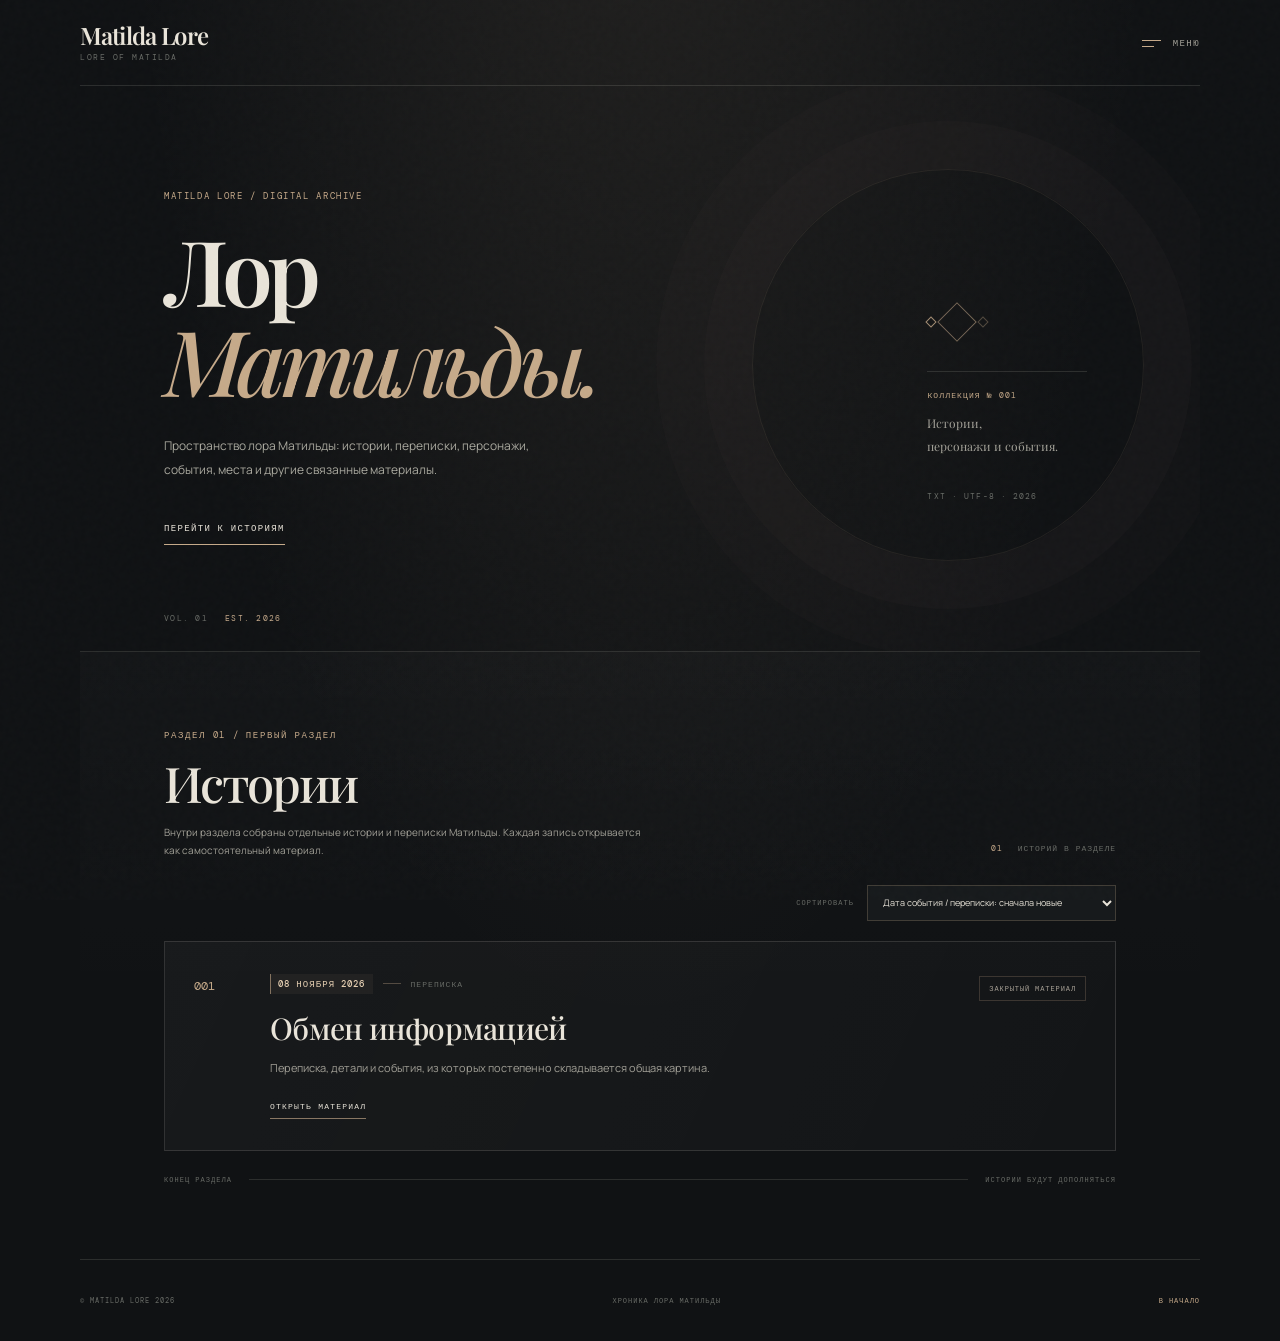
==== index.html @ 84445ca1 "Add files via upload" ====
<!doctype html>
<html lang="ru">
<head>
  <meta charset="utf-8">
  <meta name="viewport" content="width=device-width, initial-scale=1">
  <meta name="theme-color" content="#111315">
  <meta name="description" content="Matilda Lore — цифровая коллекция событий, персонажей, переписок и материалов о мире Матильды.">
  <title>Matilda Lore</title>
  <link rel="preconnect" href="https://fonts.googleapis.com">
  <link rel="preconnect" href="https://fonts.gstatic.com" crossorigin>
  <link href="https://fonts.googleapis.com/css2?family=DM+Mono:wght@400;500&family=Manrope:wght@400;500;600;700;800&family=Playfair+Display:wght@500;600;700&display=swap" rel="stylesheet">
  <link rel="stylesheet" href="style.css">
  <script src="story-format.js" defer></script>
  <script src="script.js" defer></script>
</head>
<body>
  <div class="noise-layer" aria-hidden="true"></div>
  <div class="site-shell" id="top">
    <header class="topbar">
      <a class="brand" href="#top" aria-label="Matilda Lore, главная" id="home-link">
        <span class="brand-name">Matilda Lore</span>
        <span class="brand-subtitle">LORE OF MATILDA</span>
      </a>

      <div class="menu-wrap">
        <button class="menu-toggle" id="menu-toggle" type="button" aria-expanded="false" aria-controls="site-menu">
          <span class="menu-lines" aria-hidden="true"><i></i><i></i></span>
          <span>МЕНЮ</span>
        </button>
        <nav class="site-menu" id="site-menu" aria-label="Главное меню" hidden>
          <p class="menu-heading">Лор Матильды</p>
          <p class="menu-caption">РАЗДЕЛЫ</p>
          <a class="menu-item active" href="#stories-section" id="stories-menu-link">Истории</a>
        </nav>
      </div>
    </header>

    <main>
      <section class="archive-view" id="archive-view">
        <section class="hero">
          <div class="hero-copy">
            <p class="eyebrow">MATILDA LORE / DIGITAL ARCHIVE</p>
            <h1>Лор<br><em>Матильды.</em></h1>
            <p class="hero-description">Пространство лора Матильды: истории, переписки, персонажи, события, места и другие связанные материалы.</p>
            <a class="hero-link" href="#stories-section">ПЕРЕЙТИ К ИСТОРИЯМ</a>
          </div>
          <div class="hero-aside" aria-label="Информация о коллекции">
            <div class="aside-ornament" aria-hidden="true"><span></span><span></span><span></span></div>
            <div class="aside-rule"></div>
            <p class="aside-label">КОЛЛЕКЦИЯ № 001</p>
            <p class="aside-note">Истории,<br>персонажи и события.</p>
            <p class="aside-coordinates">TXT · UTF-8 · 2026</p>
          </div>
          <div class="hero-index">VOL. 01 <span>EST. 2026</span></div>
        </section>

        <section class="archive-section" id="stories-section">
          <div class="section-heading">
            <div>
              <p class="eyebrow">РАЗДЕЛ 01 / ПЕРВЫЙ РАЗДЕЛ</p>
              <h2>Истории</h2>
              <p class="section-description">Внутри раздела собраны отдельные истории и переписки Матильды. Каждая запись открывается как самостоятельный материал.</p>
            </div>
            <p class="section-count"><span id="story-count">01</span> ИСТОРИЙ В РАЗДЕЛЕ</p>
          </div>

          <div class="collection-toolbar">
            <label for="sort-stories">СОРТИРОВАТЬ</label>
            <select id="sort-stories" class="sort-select">
              <option value="date-desc">Дата события / переписки: сначала новые</option>
              <option value="date-asc">Дата события / переписки: сначала старые</option>
              <option value="number-asc">Номер: сначала первые</option>
              <option value="number-desc">Номер: сначала последние</option>
            </select>
          </div>

          <div class="story-list" id="story-list">
            <button class="story-card" type="button" data-story="exchange-info-08-11-2026" data-title="Обмен информацией" data-date="2026-11-08" data-order="1">
              <span class="story-number">001</span>
              <span class="story-main">
                <span class="story-meta"><time datetime="2026-11-08">08 НОЯБРЯ 2026</time><span class="meta-divider"></span><span>ПЕРЕПИСКА</span></span>
                <span class="story-title">Обмен информацией</span>
                <span class="story-description">Переписка, детали и события, из которых постепенно складывается общая картина.</span>
                <span class="read-label">ОТКРЫТЬ МАТЕРИАЛ</span>
              </span>
              <span class="story-status">ЗАКРЫТЫЙ МАТЕРИАЛ</span>
            </button>
          </div>

          <div class="archive-footer">
            <span>КОНЕЦ РАЗДЕЛА</span>
            <span class="archive-footer-line"></span>
            <span>ИСТОРИИ БУДУТ ДОПОЛНЯТЬСЯ</span>
          </div>
        </section>
      </section>

      <section class="reader-view" id="reader-view" hidden>
        <div class="reader-toolbar">
          <button class="back-button" id="back-to-archive" type="button">К ИСТОРИЯМ</button>
          <span class="reader-access-label">ЗАЩИЩЁННЫЙ МАТЕРИАЛ</span>
        </div>
        <article class="reader-main">
          <header class="reader-heading">
            <p class="eyebrow">MATILDA LORE / БИБЛИОТЕКА ЛОРА</p>
            <h1 id="reader-title">Материал</h1>
            <div class="reader-heading-rule"></div>
          </header>
          <div class="story-content" id="story-content" aria-live="polite">
            <p class="loading-message">Загрузка материала...</p>
          </div>
          <footer class="reader-footer">
            <span class="reader-endmark" aria-hidden="true"></span>
            <p>КОНЕЦ МАТЕРИАЛА</p>
            <button class="back-button footer-back" id="footer-back-to-archive" type="button">ВЕРНУТЬСЯ К ИСТОРИЯМ</button>
          </footer>
        </article>
      </section>
    </main>

    <footer class="site-footer" id="site-footer">
      <span>© MATILDA LORE 2026</span>
      <span>ХРОНИКА ЛОРА МАТИЛЬДЫ</span>
      <a href="#top" id="top-link">В НАЧАЛО</a>
    </footer>
  </div>

  <dialog class="password-dialog" id="password-dialog" aria-labelledby="dialog-title">
    <form method="dialog" class="dialog-close-form">
      <button class="dialog-close" aria-label="Закрыть окно" value="cancel">×</button>
    </form>
    <p class="eyebrow dialog-eyebrow">MATILDA LORE / ENTRY 001</p>
    <h2 id="dialog-title">Этот материал<br><em>защищён.</em></h2>
    <p class="dialog-description">Введите пароль, чтобы открыть материал из коллекции Матильды.</p>
    <form id="password-form" class="password-form">
      <label for="password-input">ПАРОЛЬ ДОСТУПА</label>
      <input id="password-input" name="password" type="password" autocomplete="off" placeholder="Введите пароль" maxlength="64" required>
      <p class="password-error" id="password-error" role="alert" aria-live="polite"></p>
      <button class="dialog-submit" type="submit">ПРОВЕРИТЬ ПАРОЛЬ</button>
    </form>
    <p class="dialog-footnote">ДОСТУП К МАТЕРИАЛУ № 001</p>
  </dialog>
</body>
</html>
---- style.css ----
/* MATILDA LORE — спокойный редакционный стиль личного цифрового архива. */
:root {
  color-scheme: dark;
  --bg: #101214;
  --bg-deep: #0b0d0e;
  --panel: #171a1c;
  --panel-raised: #1d2123;
  --paper: #e9e4d9;
  --muted: #a19f96;
  --faint: #686b66;
  --line: rgba(233, 228, 217, .13);
  --accent: #c6aa8a;
  --accent-light: #e5cfb2;
  --green: #9cab94;
  --rose: #c99596;
  --blue: #8ea9c5;
  --violet: #ad9bc7;
  --amber: #c7a36e;
  --teal: #83aaa4;
  --serif: 'Playfair Display', Georgia, serif;
  --sans: 'Manrope', Arial, sans-serif;
  --mono: 'DM Mono', Consolas, monospace;
}

* { box-sizing: border-box; }
html { scroll-behavior: smooth; background: var(--bg); }
body {
  margin: 0;
  min-height: 100vh;
  background: var(--bg);
  color: var(--paper);
  font-family: var(--sans);
  background-image: radial-gradient(ellipse at 50% -28%, rgba(198,170,138,.11), transparent 58%);
}
button, input { font: inherit; }
button { color: inherit; }
a { color: inherit; text-decoration: none; }
[hidden] { display: none !important; }

.noise-layer {
  position: fixed;
  inset: 0;
  z-index: 20;
  pointer-events: none;
  opacity: .095;
  background-image: url("data:image/svg+xml,%3Csvg viewBox='0 0 180 180' xmlns='http://www.w3.org/2000/svg'%3E%3Cfilter id='n'%3E%3CfeTurbulence type='fractalNoise' baseFrequency='.85' numOctaves='3' stitchTiles='stitch'/%3E%3C/filter%3E%3Crect width='100%25' height='100%25' filter='url(%23n)' opacity='.2'/%3E%3C/svg%3E");
}
.site-shell { width: min(1120px, calc(100% - 72px)); margin: 0 auto; position: relative; }

/* Верхняя панель и меню */
.topbar {
  height: 86px;
  display: flex;
  align-items: center;
  justify-content: space-between;
  border-bottom: 1px solid var(--line);
  position: relative;
  z-index: 25;
}
.brand { display: inline-flex; flex-direction: column; gap: 5px; }
.brand-name { font: 600 24px/1 var(--serif); letter-spacing: -.035em; color: var(--paper); }
.brand-subtitle { color: var(--faint); font: 8px var(--mono); letter-spacing: .19em; }
.menu-wrap { position: relative; }
.menu-toggle {
  display: inline-flex;
  align-items: center;
  gap: 12px;
  padding: 12px 0 12px 14px;
  border: 0;
  background: transparent;
  color: var(--muted);
  cursor: pointer;
  font: 9px var(--mono);
  letter-spacing: .16em;
  transition: color .2s ease;
}
.menu-toggle:hover, .menu-toggle[aria-expanded="true"] { color: var(--paper); }
.menu-lines { width: 19px; display: grid; gap: 5px; }
.menu-lines i { display: block; height: 1px; background: var(--accent); transition: width .2s ease; }
.menu-lines i:last-child { width: 12px; }
.menu-toggle:hover .menu-lines i:last-child, .menu-toggle[aria-expanded="true"] .menu-lines i:last-child { width: 19px; }
.site-menu {
  position: absolute;
  right: 0;
  top: calc(100% + 12px);
  width: 260px;
  padding: 22px;
  border: 1px solid rgba(198,170,138,.26);
  background: rgba(22,25,27,.98);
  box-shadow: 0 22px 65px rgba(0,0,0,.48);
  animation: menu-in .18s ease both;
}
@keyframes menu-in { from { opacity: 0; transform: translateY(-5px); } to { opacity: 1; transform: translateY(0); } }
.menu-heading { color: var(--paper); font: 500 22px var(--serif); margin: 0 0 18px; }
.menu-caption { margin: 0 0 9px; color: var(--faint); font: 7px var(--mono); letter-spacing: .16em; }
.menu-item { display: block; padding: 13px 0 10px; border-top: 1px solid var(--line); color: var(--accent-light); font-size: 11px; transition: color .2s ease, padding-left .2s ease; }
.menu-item:hover { color: var(--paper); padding-left: 5px; }
.menu-item.active::before { content: ''; display: inline-block; width: 5px; height: 5px; margin: 0 10px 1px 0; background: var(--accent); border-radius: 50%; }

/* Первый экран */
.hero {
  min-height: 565px;
  padding: 104px 7.5% 74px;
  display: flex;
  justify-content: space-between;
  position: relative;
  overflow: hidden;
}
.hero::after {
  content: '';
  position: absolute;
  width: 390px;
  height: 390px;
  right: 5%;
  top: 83px;
  border: 1px solid rgba(198,170,138,.1);
  border-radius: 50%;
  box-shadow: 0 0 0 48px rgba(198,170,138,.018), 0 0 0 96px rgba(198,170,138,.012);
  pointer-events: none;
}
.hero-copy { max-width: 650px; position: relative; z-index: 1; }
.eyebrow { margin: 0 0 23px; color: var(--accent); font: 9px var(--mono); letter-spacing: .18em; }
.hero h1 { margin: 0; font: 600 clamp(58px, 7.4vw, 91px)/.99 var(--serif); letter-spacing: -.06em; }
.hero h1 em, .section-heading h2 em, .password-dialog h2 em { color: var(--accent); font-weight: 500; }
.hero-description { max-width: 390px; margin: 29px 0 32px; color: #aaa99f; font-size: 12px; line-height: 2; }
.hero-link {
  display: inline-flex;
  padding: 0 0 10px;
  border: 0;
  border-bottom: 1px solid var(--accent);
  color: var(--paper);
  font: 9px var(--mono);
  letter-spacing: .15em;
  transition: color .2s ease, padding .2s ease;
}
.hero-link:hover { color: var(--accent-light); padding-left: 5px; }
.hero-aside { width: 160px; align-self: center; margin: 35px 3% 0 0; position: relative; z-index: 1; }
.aside-ornament { height: 58px; display: flex; align-items: center; gap: 8px; }
.aside-ornament span { display: block; width: 8px; height: 8px; border: 1px solid var(--accent); transform: rotate(45deg); opacity: .8; }
.aside-ornament span:nth-child(2) { width: 28px; height: 28px; opacity: .55; }
.aside-ornament span:nth-child(3) { opacity: .35; }
.aside-rule { width: 100%; height: 1px; background: var(--line); margin: 20px 0 18px; }
.aside-label, .aside-coordinates { color: var(--accent); font: 8px var(--mono); letter-spacing: .14em; }
.aside-note { color: var(--muted); font: 12px/1.9 var(--serif); }
.aside-coordinates { color: var(--faint); margin-top: 34px; font-size: 8px; }
.hero-index { position: absolute; bottom: 28px; left: 7.5%; display: flex; gap: 17px; color: var(--faint); font: 8px var(--mono); letter-spacing: .16em; }
.hero-index span { color: var(--accent); }

/* Каталог материалов */
.archive-section {
  padding: 77px 7.5% 75px;
  border-top: 1px solid var(--line);
  background: linear-gradient(180deg, rgba(255,255,255,.014), transparent 60%);
}
.section-heading { display: flex; justify-content: space-between; align-items: end; margin-bottom: 38px; }
.section-heading .eyebrow { margin-bottom: 15px; }
.section-description { max-width: 490px; margin: 13px 0 0; color: var(--muted); font-size: 10px; line-height: 1.85; }
.section-heading h2 { margin: 0; font: 500 clamp(36px, 4vw, 49px)/1.1 var(--serif); letter-spacing: -.045em; }
.section-count { margin: 0 0 7px; color: var(--faint); font: 8px var(--mono); letter-spacing: .12em; }
.section-count span { color: var(--accent); margin-right: 9px; }
.story-card {
  width: 100%;
  display: grid;
  grid-template-columns: 52px minmax(0,1fr) auto;
  align-items: start;
  gap: 24px;
  padding: 32px 29px 31px;
  text-align: left;
  border: 1px solid rgba(233,228,217,.14);
  background: linear-gradient(115deg, rgba(255,255,255,.035), rgba(255,255,255,.012));
  cursor: pointer;
  transition: border-color .22s ease, transform .22s ease, background .22s ease;
}
.story-card:hover, .story-card:focus-visible {
  border-color: rgba(198,170,138,.53);
  transform: translateY(-2px);
  background: linear-gradient(115deg, rgba(198,170,138,.065), rgba(255,255,255,.012));
  outline: none;
}
.story-card:disabled { opacity: .55; cursor: wait; transform: none; }
.story-number { color: var(--accent); font: 12px var(--mono); padding-top: 4px; }
.story-main { min-width: 0; display: flex; flex-direction: column; align-items: flex-start; }
.story-meta { display: flex; align-items: center; gap: 10px; color: var(--faint); font: 8px var(--mono); letter-spacing: .13em; margin-bottom: 15px; }
.meta-divider { width: 18px; height: 1px; background: var(--accent); opacity: .65; }
.story-title { font: 500 clamp(22px, 2.7vw, 30px)/1.3 var(--serif); letter-spacing: -.025em; margin-bottom: 10px; }
.story-description { max-width: 620px; color: var(--muted); font-size: 11px; line-height: 1.9; margin-bottom: 22px; }
.read-label { display: inline-block; padding-bottom: 7px; border-bottom: 1px solid rgba(198,170,138,.65); color: var(--paper); font: 8px var(--mono); letter-spacing: .15em; transition: color .2s ease; }
.story-card:hover .read-label { color: var(--accent-light); }
.story-status { margin-top: 2px; padding: 7px 9px; color: #a8a196; border: 1px solid rgba(198,170,138,.22); font: 7px var(--mono); letter-spacing: .13em; white-space: nowrap; }
.archive-footer { display: flex; align-items: center; gap: 17px; margin-top: 24px; color: var(--faint); font: 7px var(--mono); letter-spacing: .15em; }
.archive-footer-line { height: 1px; flex: 1; background: var(--line); }

.site-footer { min-height: 82px; display: flex; align-items: center; justify-content: space-between; color: var(--faint); font: 7px var(--mono); letter-spacing: .14em; border-top: 1px solid var(--line); }
.site-footer a { color: var(--accent); transition: color .2s ease; }
.site-footer a:hover { color: var(--accent-light); }

/* Защита доступа к материалам */
.password-dialog {
  width: min(440px, calc(100% - 32px));
  max-width: 440px;
  padding: 43px 45px 29px;
  position: fixed;
  inset: 0;
  margin: auto;
  border: 1px solid rgba(198,170,138,.34);
  background: #171a1c;
  color: var(--paper);
  box-shadow: 0 30px 100px rgba(0,0,0,.68);
}
.password-dialog::backdrop { background: rgba(4,5,6,.8); backdrop-filter: blur(8px); }
.dialog-close-form { position: absolute; top: 12px; right: 15px; }
.dialog-close { width: 28px; height: 28px; padding: 0; border: 0; background: none; color: var(--muted); font: 300 25px/1 var(--sans); cursor: pointer; transition: color .2s ease, transform .2s ease; }
.dialog-close:hover { color: var(--paper); transform: rotate(90deg); }
.dialog-eyebrow { margin-bottom: 17px; font-size: 8px; }
.password-dialog h2 { margin: 0 0 15px; font: 500 38px/1.12 var(--serif); letter-spacing: -.045em; }
.dialog-description { color: var(--muted); font-size: 11px; line-height: 1.85; margin-bottom: 27px; }
.password-form label { display: block; margin-bottom: 10px; color: var(--accent); font: 8px var(--mono); letter-spacing: .15em; }
.password-form input { display: block; width: 100%; height: 47px; padding: 0 14px; border: 1px solid var(--line); outline: none; background: #101214; color: var(--paper); font: 12px var(--mono); letter-spacing: .08em; }
.password-form input:focus { border-color: var(--accent); }
.password-form input::placeholder { color: #686b66; font: 10px var(--mono); letter-spacing: .02em; }
.password-error { min-height: 18px; margin: 8px 0 10px; color: #d49a91; font-size: 10px; line-height: 1.6; }
.dialog-submit { width: 100%; min-height: 47px; padding: 0 14px; border: 1px solid var(--accent); background: var(--accent); color: #191817; cursor: pointer; font: 8px var(--mono); letter-spacing: .15em; transition: background .2s ease, border-color .2s ease; }
.dialog-submit:hover { background: var(--accent-light); border-color: var(--accent-light); }
.dialog-submit:disabled { opacity: .6; cursor: wait; }
.dialog-footnote { margin: 23px 0 0; color: var(--faint); text-align: center; font: 7px var(--mono); letter-spacing: .14em; }

/* Чтение внутри той же страницы */
.reader-view { min-height: calc(100vh - 168px); }
.reader-toolbar { min-height: 67px; display: flex; align-items: center; justify-content: space-between; border-bottom: 1px solid var(--line); }
.back-button { border: 0; border-bottom: 1px solid rgba(198,170,138,.55); padding: 0 0 7px; background: transparent; color: var(--accent-light); cursor: pointer; font: 8px var(--mono); letter-spacing: .14em; transition: color .2s ease, border-color .2s ease; }
.back-button:hover { color: var(--paper); border-color: var(--paper); }
.reader-access-label { color: var(--faint); font: 7px var(--mono); letter-spacing: .14em; }
.reader-main { width: min(790px, 100%); margin: 0 auto; padding: 48px 25px 74px; }
.reader-heading { padding: 0 0 29px; }
.reader-heading .eyebrow { margin-bottom: 14px; font-size: 8px; }
.reader-heading h1 { margin: 0; overflow-wrap: anywhere; font: 500 clamp(35px, 5.4vw, 54px)/1.12 var(--serif); letter-spacing: -.045em; }
.reader-heading-rule { width: 100%; height: 1px; margin-top: 27px; background: linear-gradient(90deg, var(--accent), var(--line) 68%, transparent); }
.story-content { color: #c9c5bb; font: 14px/2.02 var(--serif); overflow-wrap: anywhere; }
.story-content p { margin: 0 0 19px; }
.story-content > p:first-child.story-date { margin-top: 0; }
.story-content h2 { margin: 46px 0 18px; color: var(--paper); font: 500 27px/1.35 var(--serif); letter-spacing: -.025em; }
.story-content h3 { margin: 35px 0 13px; color: var(--accent-light); font: 500 20px/1.35 var(--serif); }
.story-content h4 { margin: 27px 0 10px; color: var(--paper); font: 600 13px var(--sans); letter-spacing: .02em; }
.story-content strong { color: var(--paper); font-weight: 800; }
.story-content em { color: #e0d2bf; }
.story-content u { text-decoration-color: var(--accent); text-underline-offset: 3px; }
.story-content mark { padding: 1px 5px; background: rgba(198,170,138,.9); color: #171615; }
.story-content del { color: #8c8b84; }
.story-content a { color: var(--accent-light); text-decoration: underline; text-decoration-color: rgba(198,170,138,.45); text-underline-offset: 3px; }
.story-content code { padding: 2px 6px; border: 1px solid rgba(233,228,217,.1); background: rgba(255,255,255,.045); color: var(--accent-light); font: .85em var(--mono); }
.story-content blockquote { margin: 25px 0; padding: 5px 0 5px 21px; border-left: 2px solid var(--accent); color: #b9ad9d; font-style: italic; }
.story-content ul, .story-content ol { margin: 0 0 24px; padding-left: 23px; }
.story-content li { margin: 7px 0; padding-left: 5px; }
.story-content li::marker { color: var(--accent); }
.story-content .check-item { display: flex; align-items: baseline; gap: 9px; list-style: none; margin-left: -22px; }
.story-content .check-item input { accent-color: var(--accent); }
.story-content .story-date { margin: 0 0 24px; color: var(--accent); font: 8px var(--mono); letter-spacing: .16em; }
.story-content .story-time { margin: -15px 0 22px; color: var(--faint); font: 8px var(--mono); letter-spacing: .1em; }
.story-content .story-place { display: flex; align-items: baseline; gap: 12px; margin: 0 0 20px; color: #c7c0b3; font-size: 11px; }
.story-content .story-place span { color: var(--faint); font: 7px var(--mono); letter-spacing: .14em; }
.story-content .story-tags { display: flex; flex-wrap: wrap; gap: 7px; margin: 0 0 24px; }
.story-content .story-tags span { padding: 4px 8px; border: 1px solid var(--line); color: var(--muted); font: 7px var(--mono); letter-spacing: .08em; }
.story-content .story-status-line { display: inline-block; padding: 5px 9px; border: 1px solid rgba(156,171,148,.28); color: var(--green); font: 7px var(--mono); letter-spacing: .13em; }
.story-divider { height: 1px; margin: 36px 0; border: 0; background: var(--line); }

/* Чатовые сообщения с отдельным цветом собеседников */
.chat-thread { display: flex; flex-direction: column; gap: 11px; margin: 24px 0 28px; font-family: var(--sans); }
.chat-row { display: flex; width: 100%; }
.chat-left { justify-content: flex-start; }
.chat-right { justify-content: flex-end; }
.chat-center { justify-content: center; }
.chat-message { width: fit-content; max-width: min(78%, 545px); padding: 11px 14px 12px; border: 1px solid rgba(233,228,217,.09); border-radius: 3px 13px 13px 13px; background: rgba(255,255,255,.045); }
.chat-right .chat-message { border-radius: 13px 3px 13px 13px; background: rgba(198,170,138,.095); }
.chat-center .chat-message { max-width: 90%; text-align: center; border-radius: 4px; background: rgba(156,171,148,.055); border-style: dashed; }
.chat-message-top { display: flex; align-items: baseline; gap: 12px; margin-bottom: 5px; }
.chat-speaker { color: var(--tone, var(--accent)); font: 700 8px var(--mono); letter-spacing: .07em; }
.chat-time { color: var(--faint); font: 7px var(--mono); }
.chat-message p { margin: 0; color: var(--paper); font: 12px/1.8 var(--sans); white-space: pre-wrap; }
.tone-sand { --tone: var(--accent-light); }
.tone-rose { --tone: var(--rose); }
.tone-blue { --tone: var(--blue); }
.tone-green { --tone: var(--green); }
.tone-violet { --tone: var(--violet); }
.tone-amber { --tone: var(--amber); }
.tone-teal { --tone: var(--teal); }
.tone-silver { --tone: #c2c5c5; }
.tone-rose .chat-message { border-color: rgba(201,149,150,.17); }
.tone-blue .chat-message { border-color: rgba(142,169,197,.17); }
.tone-green .chat-message { border-color: rgba(156,171,148,.17); }
.tone-violet .chat-message { border-color: rgba(173,155,199,.17); }
.tone-amber .chat-message { border-color: rgba(199,163,110,.17); }
.tone-teal .chat-message { border-color: rgba(131,170,164,.17); }

/* Блоки разных типов */
.callout { margin: 25px 0; padding: 17px 20px; border: 1px solid rgba(198,170,138,.2); background: rgba(198,170,138,.055); }
.callout > span, .thought-block > span { display: block; margin-bottom: 8px; color: var(--accent); font: 7px var(--mono); letter-spacing: .16em; }
.callout > div { color: #c9c0b2; font: italic 11px/1.9 var(--sans); }
.callout > div p:last-child { margin-bottom: 0; }
.callout-context { border-color: rgba(142,169,197,.2); background: rgba(142,169,197,.05); }
.callout-context > span { color: var(--blue); }
.callout-memory { border-color: rgba(201,149,150,.2); background: rgba(201,149,150,.05); }
.callout-memory > span { color: var(--rose); }
.callout-fact { border-color: rgba(156,171,148,.25); background: rgba(156,171,148,.06); }
.callout-fact > span { color: var(--green); }
.callout-warning { border-color: rgba(199,163,110,.25); background: rgba(199,163,110,.06); }
.callout-warning > span { color: var(--amber); }
.callout-source { border-color: rgba(131,170,164,.22); background: rgba(131,170,164,.05); }
.callout-source > span { color: var(--teal); }
.thought-block { margin: 24px 0; padding: 3px 0 3px 18px; border-left: 1px solid var(--violet); }
.thought-block > span { color: var(--violet); }
.thought-block p { color: #c5b9d4; font: italic 13px/1.9 var(--serif); margin: 0; }
.letter-block, .document-block { margin: 27px 0; padding: 25px 28px; border: 1px solid rgba(233,228,217,.13); background: linear-gradient(140deg, rgba(255,255,255,.045), rgba(255,255,255,.015)); color: #d6d0c4; font: 12px/2 var(--serif); white-space: normal; }
.letter-block { border-left: 2px solid var(--accent); font-style: italic; }
.document-block { font-family: var(--mono); font-size: 10px; line-height: 1.9; }
.poem-block { margin: 27px auto; max-width: 470px; color: #d9cdbd; font: italic 14px/2.1 var(--serif); text-align: center; white-space: normal; }
.spoiler { padding: 0 4px; border-radius: 2px; background: #77756f; color: transparent; cursor: pointer; user-select: none; transition: color .2s ease, background .2s ease; }
.spoiler.revealed { color: var(--paper); background: rgba(198,170,138,.17); user-select: text; }
.spoiler-block { margin: 22px 0; padding: 13px 16px; border: 1px solid var(--line); background: rgba(255,255,255,.025); }
.spoiler-block summary { color: var(--accent-light); cursor: pointer; font: 10px var(--mono); letter-spacing: .06em; }
.spoiler-block > div { padding-top: 13px; color: var(--muted); font-size: 12px; }
.redacted-line { display: flex; align-items: center; gap: 11px; color: var(--faint); font: 9px var(--mono); }
.redacted-bar { display: inline-block; width: 57px; height: 8px; background: #77756f; }
.story-timeline { margin: 27px 0; padding-left: 20px; border-left: 1px solid rgba(198,170,138,.35); }
.timeline-item { position: relative; padding: 0 0 19px 13px; }
.timeline-item::before { content: ''; position: absolute; top: 5px; left: -24px; width: 7px; height: 7px; border-radius: 50%; border: 1px solid var(--accent); background: var(--bg); }
.timeline-item time { display: block; margin-bottom: 4px; color: var(--accent); font: 8px var(--mono); letter-spacing: .08em; }
.timeline-item p { margin: 0; color: #c9c5bb; font: 11px/1.8 var(--sans); }
.table-wrap { margin: 23px 0; overflow-x: auto; }
.story-content table { width: 100%; border-collapse: collapse; font: 10px/1.7 var(--sans); }
.story-content th, .story-content td { padding: 10px 12px; border: 1px solid var(--line); text-align: left; }
.story-content th { color: var(--accent-light); background: rgba(198,170,138,.07); font-weight: 600; }
.story-content td { color: var(--muted); }
.code-block, .terminal-block { margin: 23px 0; padding: 17px 19px; overflow-x: auto; border: 1px solid var(--line); background: #0b0d0e; color: #c9c5bb; font: 10px/1.8 var(--mono); white-space: pre; }
.code-block code, .terminal-block code { padding: 0; border: 0; background: none; color: inherit; }
.terminal-block { border-color: rgba(156,171,148,.22); color: #a8c29f; }
.attachment-card { display: flex; align-items: center; gap: 13px; margin: 19px 0; padding: 13px 15px; border: 1px solid var(--line); background: rgba(255,255,255,.025); text-decoration: none !important; }
.attachment-type { padding: 6px 8px; background: rgba(198,170,138,.12); color: var(--accent); font: 7px var(--mono); letter-spacing: .1em; }
.attachment-card > span:last-child { font: 11px var(--sans); }
.story-image { margin: 28px 0; }
.story-image img { display: block; max-width: 100%; max-height: 620px; margin: 0 auto; border: 1px solid var(--line); object-fit: contain; }
.story-image figcaption { margin-top: 9px; color: var(--faint); text-align: center; font: 8px var(--mono); }
.media-card { margin: 22px 0; padding: 15px; border: 1px solid var(--line); background: rgba(255,255,255,.025); }
.media-card > span { display: block; margin-bottom: 11px; color: var(--accent); font: 7px var(--mono); letter-spacing: .14em; }
.media-card audio, .media-card video { display: block; width: 100%; max-width: 100%; }
.loading-message { color: var(--muted); font: 11px var(--mono); line-height: 1.8; }

.reader-footer { margin-top: 62px; padding-top: 22px; border-top: 1px solid var(--line); display: flex; flex-direction: column; align-items: center; gap: 17px; }
.reader-endmark { display: block; width: 6px; height: 6px; border: 1px solid var(--accent); transform: rotate(45deg); }
.reader-footer > p { margin: 0; color: var(--faint); font: 7px var(--mono); letter-spacing: .18em; }
.footer-back { margin-top: 5px; }

@media (max-width: 720px) {
  .site-shell { width: min(100% - 36px, 560px); }
  .topbar { height: 73px; }
  .brand-name { font-size: 21px; }
  .brand-subtitle { font-size: 7px; }
  .hero { min-height: 520px; padding: 79px 4% 72px; }
  .hero h1 { font-size: clamp(55px, 12.5vw, 78px); }
  .hero-description { max-width: 310px; }
  .hero-aside { position: absolute; right: 3%; bottom: 58px; width: 116px; margin: 0; opacity: .72; transform: scale(.84); transform-origin: right bottom; }
  .hero::after { width: 310px; height: 310px; right: -190px; top: 112px; }
  .hero-index { left: 4%; }
  .archive-section { padding: 59px 4% 55px; }
  .section-heading { align-items: flex-start; flex-direction: column; gap: 15px; }
  .section-count { margin: 0; }
  .story-card { grid-template-columns: 31px minmax(0,1fr); gap: 13px; padding: 24px 17px; }
  .story-number { font-size: 10px; }
  .story-status { grid-column: 2; justify-self: start; margin-top: -1px; }
  .story-meta { flex-wrap: wrap; font-size: 7px; }
  .story-description { font-size: 10px; }
  .archive-footer { gap: 10px; font-size: 6px; }
  .site-footer { min-height: 73px; font-size: 6px; gap: 12px; }
  .password-dialog { padding: 41px 27px 25px; }
  .reader-toolbar { min-height: 58px; }
  .reader-main { padding: 37px 3px 58px; }
  .reader-heading { padding-bottom: 24px; }
  .reader-heading h1 { font-size: clamp(34px, 9vw, 48px); }
  .story-content { font-size: 13px; line-height: 1.9; }
  .story-content h2 { font-size: 24px; }
  .story-content h3 { font-size: 18px; }
  .chat-message { width: 100%; max-width: none; padding-top: 8px; padding-bottom: 9px; }
  .chat-message p { font-size: 10.5px; }
  .letter-block, .document-block { padding: 19px 18px; }
  .reader-access-label { font-size: 6px; }
}

@media (max-width: 390px) {
  .site-shell { width: calc(100% - 28px); }
  .hero-aside { opacity: .48; right: 0; }
  .hero-index { font-size: 7px; }
  .story-card { padding: 21px 13px; }
  .story-meta { letter-spacing: .08em; }
  .site-footer span:nth-child(2) { display: none; }
}

@media (prefers-reduced-motion: reduce) {
  *, *::before, *::after { scroll-behavior: auto !important; transition-duration: .01ms !important; animation-duration: .01ms !important; }
}

/* Дополнительные авторские и редакционные блоки */
.callout-summary { border-color: rgba(156,171,148,.28); background: rgba(156,171,148,.07); }
.callout-summary > span { color: var(--green); }
.callout-decision { border-color: rgba(198,170,138,.35); background: rgba(198,170,138,.09); }
.callout-decision > span { color: var(--accent-light); }
.callout-question { border-color: rgba(173,155,199,.25); background: rgba(173,155,199,.06); }
.callout-question > span { color: var(--violet); }
.quote-card { margin: 25px 0; padding: 19px 22px; border: 1px solid rgba(198,170,138,.18); border-left: 2px solid var(--accent); background: rgba(198,170,138,.045); color: #d4c7b7; font: italic 13px/1.9 var(--serif); }
.center-block { margin: 23px auto; max-width: 590px; color: var(--accent-light); text-align: center; font: 500 15px/1.9 var(--serif); }
.transcript-block { margin: 23px 0; padding: 18px 20px; border-left: 2px solid var(--teal); background: rgba(131,170,164,.055); color: #c7d5d1; font: 11px/1.95 var(--mono); white-space: pre-wrap; }
.report-block { margin: 26px 0; padding: 22px 24px; border: 1px solid rgba(142,169,197,.21); background: rgba(142,169,197,.045); color: #c7d0da; font: 11px/1.95 var(--sans); }
.signature-block { margin: 25px 0; padding-top: 15px; border-top: 1px solid var(--line); color: var(--muted); text-align: right; font: italic 12px/1.8 var(--serif); }
.caption-block { margin: 14px 0 22px; color: var(--faint); text-align: center; font: 8px/1.8 var(--mono); letter-spacing: .06em; }
.meta-line { display: flex; align-items: baseline; gap: 16px; justify-content: space-between; margin: 12px 0; padding: 9px 0; border-bottom: 1px solid var(--line); }
.meta-line span { color: var(--faint); font: 7px var(--mono); letter-spacing: .12em; text-transform: uppercase; }
.meta-line strong { color: var(--paper); text-align: right; font: 10px var(--sans); }

/* Matilda Lore 3.0 — каталог лора, расширенные материалы и компактная переписка. */
.collection-toolbar {
  display: flex;
  align-items: center;
  justify-content: flex-end;
  gap: 13px;
  margin: -13px 0 20px;
}
.collection-toolbar label {
  color: var(--faint);
  font: 7px var(--mono);
  letter-spacing: .15em;
}
.sort-select {
  min-width: 245px;
  max-width: 100%;
  min-height: 36px;
  padding: 0 32px 0 11px;
  border: 1px solid rgba(198,170,138,.24);
  border-radius: 0;
  background: #171a1c;
  color: var(--paper);
  font: 9px var(--sans);
  cursor: pointer;
}
.sort-select:focus-visible { outline: 1px solid var(--accent); outline-offset: 3px; }
.sort-select option { background: #171a1c; color: var(--paper); }
.story-list { display: flex; flex-direction: column; gap: 12px; }
.story-meta time {
  padding: 4px 7px;
  border-left: 1px solid rgba(198,170,138,.6);
  background: rgba(198,170,138,.065);
  color: var(--accent-light);
  font-size: 9px;
  font-weight: 500;
  letter-spacing: .12em;
}
.story-meta .meta-divider { opacity: .35; }

/* Дата в самой записи выделена типографикой и отдельной строкой метаданных. */
.story-content .story-date {
  display: flex;
  flex-wrap: wrap;
  align-items: center;
  gap: 11px;
  width: fit-content;
  max-width: 100%;
  margin: 0 0 13px;
  padding: 8px 11px;
  border-top: 1px solid rgba(198,170,138,.42);
  border-bottom: 1px solid rgba(198,170,138,.2);
  background: linear-gradient(90deg, rgba(198,170,138,.075), transparent);
}
.story-content .story-date span {
  color: var(--faint);
  font: 7px var(--mono);
  letter-spacing: .14em;
}
.story-content .story-date time {
  color: var(--accent-light);
  font: 500 10px var(--mono);
  letter-spacing: .08em;
}
.story-content .story-time { margin: 0 0 18px; font-size: 8px; }

/* Чат: компактный по высоте, но на всю ширину основного содержимого. */
.chat-thread {
  display: flex;
  width: 100%;
  flex-direction: column;
  gap: 7px;
  margin: 17px 0 23px;
  font-family: var(--sans);
}
.chat-row { position: relative; display: block; width: 100%; }
.chat-left, .chat-right, .chat-center { padding: 0; }
.chat-avatar {
  position: absolute;
  z-index: 1;
  top: 10px;
  left: 11px;
  display: grid;
  place-items: center;
  width: 22px;
  height: 22px;
  border: 1px solid color-mix(in srgb, var(--tone) 44%, transparent);
  border-radius: 6px 6px 2px 6px;
  background: color-mix(in srgb, var(--tone) 10%, #171a1c);
  color: var(--tone);
  font: 600 9px var(--serif);
}
.chat-right .chat-avatar { right: 11px; left: auto; border-radius: 6px 6px 6px 2px; }
.chat-message {
  width: 100%;
  max-width: none;
  min-width: 0;
  padding: 8px 12px 9px 43px;
  border: 1px solid rgba(233,228,217,.1);
  border-radius: 2px 9px 9px 9px;
  background: rgba(255,255,255,.035);
  box-shadow: 0 3px 12px rgba(0,0,0,.08);
}
.chat-right .chat-message { padding: 8px 43px 9px 12px; border-radius: 9px 2px 9px 9px; text-align: right; }
.chat-right .chat-message-top { justify-content: flex-end; flex-direction: row-reverse; }
.chat-right .chat-message p { text-align: right; }
.chat-center .chat-message {
  padding: 7px 13px;
  border-radius: 2px;
  text-align: center;
  background: rgba(156,171,148,.035);
  border-style: dashed;
}
.chat-message-top { display: flex; align-items: baseline; gap: 9px; margin-bottom: 2px; }
.chat-speaker { font-size: 7px; letter-spacing: .09em; text-transform: uppercase; }
.chat-time { font-size: 6px; }
.chat-message p { margin: 0; font-size: 10.5px; line-height: 1.58; }
.chat-style-soft .chat-message { border-radius: 11px; }
.chat-style-soft .chat-avatar { border-radius: 50%; }
.chat-style-outline .chat-message { background: transparent; border-width: 1px; }
.chat-style-note .chat-message { border-left: 2px solid var(--tone); border-radius: 2px 7px 7px 2px; background: rgba(255,255,255,.025); }
.chat-style-note .chat-avatar { border-radius: 2px; }
.chat-style-square .chat-message { border-radius: 3px; }
.chat-center .chat-avatar { display: none; }

/* Стиль оформления смысловых блоков. Форма и композиция отличаются не только цветом. */
.accent-text { color: var(--accent-light); font-weight: 700; text-decoration: underline; text-decoration-style: dotted; text-decoration-color: rgba(198,170,138,.6); text-underline-offset: 4px; }
.uncertain-text { color: #c5b9d4; text-decoration: underline wavy rgba(173,155,199,.65); text-underline-offset: 3px; }
.callout-matilda {
  position: relative;
  padding: 15px 19px 16px 21px;
  border: 0;
  border-left: 2px solid var(--accent);
  background: linear-gradient(90deg, rgba(198,170,138,.095), rgba(198,170,138,.018));
}
.callout-matilda > span { color: var(--accent-light); }
.callout-matilda::after {
  content: 'МАТИЛЬДА';
  position: absolute;
  top: 14px;
  right: 13px;
  color: rgba(198,170,138,.22);
  font: 6px var(--mono);
  letter-spacing: .13em;
}
.scene-block, .profile-block, .location-block, .relationship-block, .evidence-block {
  position: relative;
  margin: 26px 0;
  padding: 20px 22px;
  border: 1px solid var(--line);
  background: rgba(255,255,255,.022);
}
.scene-block { border-top: 2px solid rgba(198,170,138,.65); background: linear-gradient(160deg, rgba(198,170,138,.055), transparent 72%); }
.profile-block { border-left: 3px double rgba(173,155,199,.55); background: linear-gradient(110deg, rgba(173,155,199,.06), transparent 72%); }
.location-block { border-right: 2px solid rgba(131,170,164,.5); background: rgba(131,170,164,.035); }
.relationship-block { border-radius: 14px 2px 14px 2px; background: rgba(201,149,150,.045); }
.evidence-block { border-style: dashed; border-color: rgba(199,163,110,.35); background: rgba(199,163,110,.035); }
.scene-block h3, .profile-block h3, .location-block h3, .relationship-block h3, .evidence-block h3 {
  margin: 7px 0 12px;
  color: var(--paper);
  font: 500 20px/1.3 var(--serif);
}
.scene-block > div, .profile-block > div, .location-block > div, .relationship-block > div, .evidence-block > div {
  color: #c9c3b8;
  font: 11px/1.85 var(--sans);
}
.scene-block > div p:last-child, .profile-block > div p:last-child, .location-block > div p:last-child,
.relationship-block > div p:last-child, .evidence-block > div p:last-child { margin-bottom: 0; }
.editorial-kicker { display: block; color: var(--faint); font: 7px var(--mono); letter-spacing: .16em; }
.sidebar-block {
  width: min(78%, 430px);
  margin: 24px 0 24px auto;
  padding: 13px 16px;
  border-right: 2px solid var(--blue);
  background: rgba(142,169,197,.045);
  text-align: right;
}
.sidebar-block > div { margin-top: 7px; color: #b9c4d0; font: italic 11px/1.8 var(--serif); }
.system-block {
  margin: 24px auto;
  padding: 12px 17px;
  border: 1px dashed rgba(156,171,148,.3);
  background: rgba(156,171,148,.035);
  text-align: center;
}
.system-block > div { margin-top: 7px; color: var(--green); font: 10px/1.8 var(--mono); }
.chapter-marker {
  display: flex;
  align-items: baseline;
  gap: 14px;
  margin: 38px 0 17px;
  padding-bottom: 9px;
  border-bottom: 1px solid var(--line);
}
.chapter-marker > span { color: var(--accent); font: 8px var(--mono); letter-spacing: .15em; }
.chapter-marker > strong { color: var(--paper); font: 500 17px var(--serif); }
.emotion-line, .weather-line {
  display: flex;
  flex-wrap: wrap;
  align-items: baseline;
  gap: 10px;
  margin: 14px 0 18px !important;
  padding: 8px 11px;
  border-left: 1px solid var(--violet);
  background: rgba(173,155,199,.04);
  color: #c9bfd6;
  font: italic 11px/1.6 var(--serif);
}
.weather-line { border-color: var(--teal); background: rgba(131,170,164,.04); color: #bbd0cc; }
.emotion-line > span, .weather-line > span { color: var(--faint); font: 7px var(--mono); letter-spacing: .14em; }
.entity-line {
  display: grid;
  grid-template-columns: minmax(95px, .7fr) 2fr;
  gap: 14px;
  margin: 9px 0;
  padding: 9px 0;
  border-bottom: 1px dotted var(--line);
  font: 10px/1.7 var(--sans);
}
.entity-line > span { color: var(--faint); }
.entity-line > strong { color: var(--paper); font-weight: 600; }

@media (max-width: 640px) {
  .collection-toolbar { align-items: flex-start; flex-direction: column; gap: 7px; margin-top: -15px; }
  .sort-select { width: 100%; min-width: 0; }
  .story-meta time { font-size: 8px; }
  .chat-left, .chat-right { padding: 0; }
  .chat-message { width: 100%; max-width: none; padding: 8px 10px 9px 39px; }
  .chat-right .chat-message { padding: 8px 39px 9px 10px; }
  .chat-message p { font-size: 10.5px; }
  .chat-avatar { top: 9px; left: 9px; width: 20px; height: 20px; }
  .chat-right .chat-avatar { right: 9px; left: auto; }
  .scene-block, .profile-block, .location-block, .relationship-block, .evidence-block { padding: 16px; }
  .sidebar-block { width: 90%; }
}
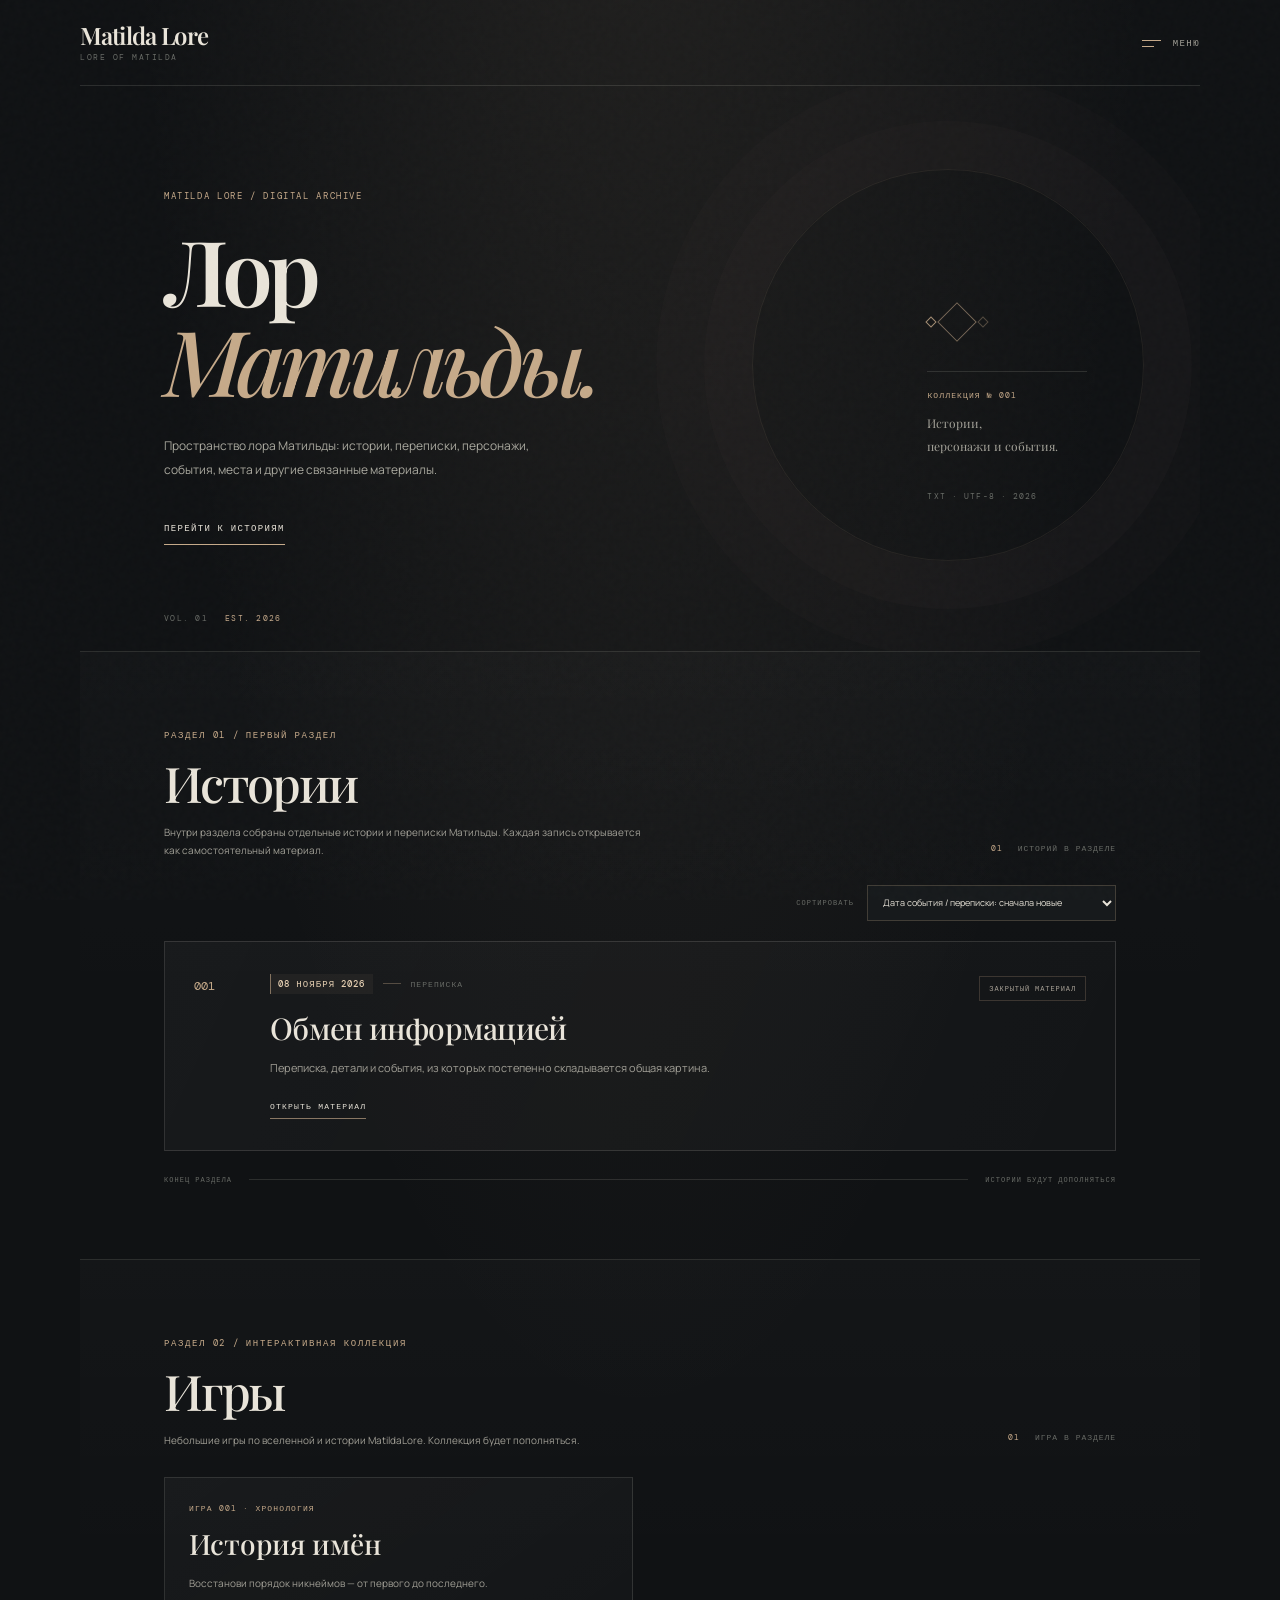
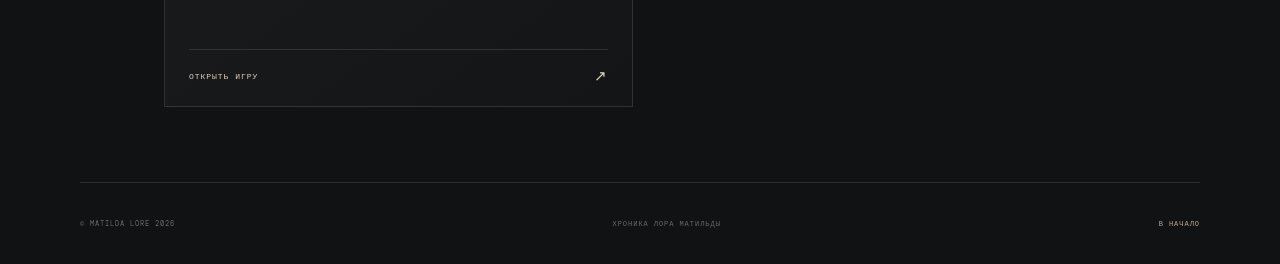
==== commit b40b91f1: "Add files via upload" ====
--- a/index.html
+++ b/index.html
@@ -10,6 +10,7 @@
   <link rel="preconnect" href="https://fonts.gstatic.com" crossorigin>
   <link href="https://fonts.googleapis.com/css2?family=DM+Mono:wght@400;500&family=Manrope:wght@400;500;600;700;800&family=Playfair+Display:wght@500;600;700&display=swap" rel="stylesheet">
   <link rel="stylesheet" href="style.css">
+  <link rel="stylesheet" href="matilda-games.css">
   <script src="story-format.js" defer></script>
   <script src="script.js" defer></script>
 </head>
@@ -31,6 +32,7 @@
           <p class="menu-heading">Лор Матильды</p>
           <p class="menu-caption">РАЗДЕЛЫ</p>
           <a class="menu-item active" href="#stories-section" id="stories-menu-link">Истории</a>
+          <a class="menu-item" href="#games-section">Игры</a>
         </nav>
       </div>
     </header>
@@ -93,6 +95,25 @@
             <span>ИСТОРИИ БУДУТ ДОПОЛНЯТЬСЯ</span>
           </div>
         </section>
+
+        <section class="archive-section games-section" id="games-section" aria-labelledby="games-title">
+          <div class="section-heading">
+            <div>
+              <p class="eyebrow">РАЗДЕЛ 02 / ИНТЕРАКТИВНАЯ КОЛЛЕКЦИЯ</p>
+              <h2 id="games-title">Игры</h2>
+              <p class="section-description">Небольшие игры по вселенной и истории MatildaLore. Коллекция будет пополняться.</p>
+            </div>
+            <p class="section-count"><span>01</span> ИГРА В РАЗДЕЛЕ</p>
+          </div>
+          <div class="lore-games-grid">
+            <a class="lore-game-card" href="names.html">
+              <span class="lore-game-number">ИГРА 001 · ХРОНОЛОГИЯ</span>
+              <strong>История имён</strong>
+              <span>Восстанови порядок никнеймов — от первого до последнего.</span>
+              <span class="lore-game-link">ОТКРЫТЬ ИГРУ <b>↗</b></span>
+            </a>
+          </div>
+        </section>
       </section>
 
       <section class="reader-view" id="reader-view" hidden>
--- a/matilda-games.css
+++ b/matilda-games.css
@@ -0,0 +1,2 @@
+.lore-games-grid{display:grid;grid-template-columns:repeat(2,minmax(0,1fr));gap:14px}.lore-game-card{min-height:230px;padding:25px 24px 20px;display:flex;flex-direction:column;align-items:flex-start;gap:12px;border:1px solid var(--line);background:linear-gradient(145deg,rgba(255,255,255,.035),rgba(255,255,255,.012));color:var(--paper);text-decoration:none;transition:border-color .2s,background .2s,transform .2s}.lore-game-card:hover{border-color:var(--accent);background:rgba(198,151,109,.065);transform:translateY(-3px)}.lore-game-number{color:var(--accent);font:8px var(--mono);letter-spacing:.14em}.lore-game-card strong{font:500 28px var(--serif)}.lore-game-card>span:nth-of-type(2){max-width:300px;color:var(--muted);font-size:10px;line-height:1.9}.lore-game-link{display:flex;justify-content:space-between;align-items:center;width:100%;margin-top:auto;padding-top:16px;border-top:1px solid var(--line);color:var(--accent-light);font:8px var(--mono);letter-spacing:.12em}.lore-game-link b{font-size:15px;font-weight:400}.games-section .section-heading{margin-bottom:28px}
+@media(max-width:680px){.lore-games-grid{grid-template-columns:1fr}.lore-game-card{min-height:190px;padding:21px}}
